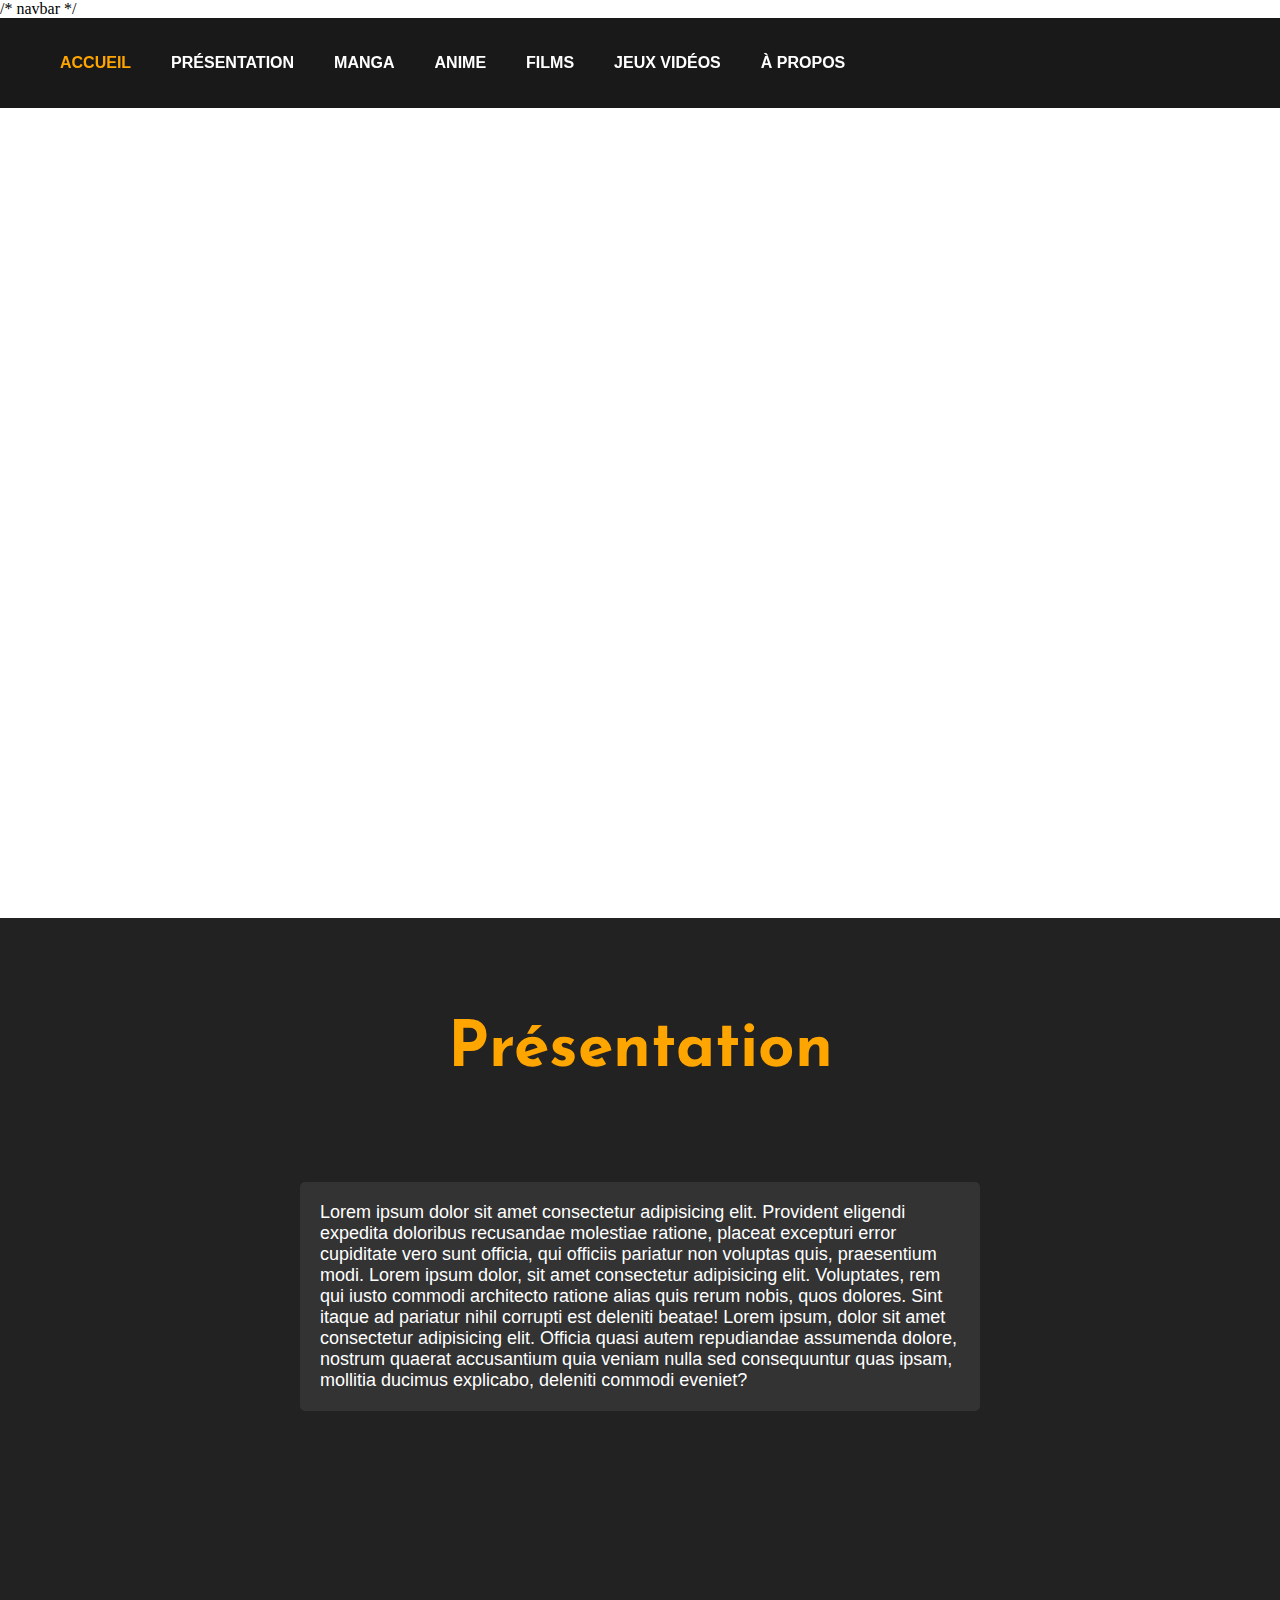
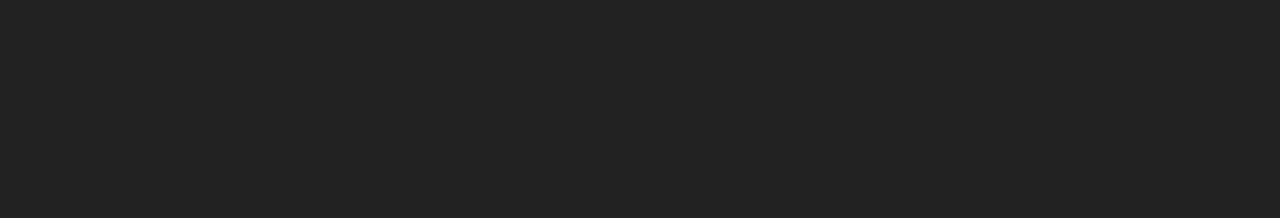
==== index.html @ 1fca5245 "Update index.html" ====
<!DOCTYPE html>
<html lang="fr">
<head>
    <meta charset="UTF-8">
    <meta http-equiv="X-UA-Compatible" content="IE=edge">
    <meta name="viewport" content="width=device-width, initial-scale=1.0">
    <link rel="stylesheet" href="style.css">
    <link rel="shortcut icon" href="asset/boule-de-cristal4.png">
    <link rel="stylesheet" href="https://cdnjs.cloudflare.com/ajax/libs/font-awesome/5.15.3/css/all.min.css"/>
    <title>Dragon Ball</title>
</head>
<body>
    /* navbar */
    <nav>
        <a href="index.html">
            <img src="asset/boule-de-cristal4.png" alt="">
        </a>
        <input type="checkbox" id="check">
        <label for="check" class="checkbtn">
            <i class="fas fa-bars"></i>
        </label>
        <a href="#accueil" class="nav-link">Accueil</a>
        <a href="#presentation" class="nav-link">Présentation</a>
        <a href="" class="nav-link">Manga</a>
        <a href="" class="nav-link">Anime</a>
        <a href="" class="nav-link">Films</a>
        <a href="" class="nav-link">Jeux vidéos</a>
        <a href="" class="nav-link">À propos</a>
    </nav>

    <section id="accueil">
        <div>
            <img src="asset/dbz-text-logo.png" alt="">
        </div>
    </section>

    <section id="presentation">
        <h1>Présentation</h1>
        <div>
            <p>
                Lorem ipsum dolor sit amet consectetur adipisicing elit. Provident eligendi expedita doloribus recusandae molestiae ratione, placeat excepturi error cupiditate vero sunt officia, qui officiis pariatur non voluptas quis, praesentium modi. Lorem ipsum dolor, sit amet consectetur adipisicing elit. Voluptates, rem qui iusto commodi architecto ratione alias quis rerum nobis, quos dolores. Sint itaque ad pariatur nihil corrupti est deleniti beatae! Lorem ipsum, dolor sit amet consectetur adipisicing elit. Officia quasi autem repudiandae assumenda dolore, nostrum quaerat accusantium quia veniam nulla sed consequuntur quas ipsam, mollitia ducimus explicabo, deleniti commodi eveniet?
            </p>
        </div>
    </section>

</body>
</html>
---- style.css ----
@import url('https://fonts.googleapis.com/css2?family=Josefin+Sans:wght@500&display=swap');

*{
    margin: 0;
    padding: 0;
    list-style: none;
    text-decoration: none;
    scroll-behavior: smooth;
    max-width: 100%;
}

h1{
    font-family: 'Josefin Sans', sans-serif;
}

/* Navbar */

nav{
    display: flex;
    align-items: center;
    height: 10vh;
    background-color: rgba(0, 0, 0, 0.9);
    backdrop-filter: blur(5px);
    position: sticky;
    top: 0;
    width: 100%;
}

nav img{
    height: 9vh;
    margin: 0 20px;
}

nav #check{
    display: none;
}

nav .checkbtn{
    position: absolute;
    right: 50px;
    top: 5vh;
    transform: translate(50%, -50%);
    display: none;
    color: white;
    font-size: 3em;
    cursor: pointer;
}

nav a{
    display: flex;
    align-items: center;
}

nav a.nav-link{
    text-transform: uppercase;
    padding: 0 20px;
    height: 100%;
    color: white;
    font-family: sans-serif;
    font-size: medium;
    font-weight: bold;
}

nav a:nth-of-type(2){
    color: orange;
}

nav .nav-link:hover{
    background-color: orange;
}

nav a:hover:nth-of-type(2){
    color: white;
}

@media screen and (max-width: 950px) {
    nav{
        position: fixed;
        align-items: flex-start;
        flex-direction: column;
        height: auto;
    }

    nav div{
        width: 100%;
        justify-content: space-between;
        align-items: center;
    }

    nav .checkbtn{
        display: block;
    }

    nav a.nav-link{
        display: none;
        align-items: center;
        justify-content: center;
        padding: 20px 0;
        width: 100%;
    }

    #check:checked ~ a{
        display: flex;
    }

}

/* Section Accueil */

section#accueil{
    background-image: url(asset/goku-bg.png);
    background-size: cover;
    background-position: center right 5%;
    height: 90vh;
}

#accueil div{
    display: flex;
    align-items: center;
    width: 50%;
    height: 100%;
}

#accueil img{
    width: 100%;
    margin-left: 10%;
}

@media screen and (max-width: 1000px) {
    #accueil div{
        justify-content: center;
        width: 100%;
        height: 50%;
    }
    
    #accueil img{
        width: 50%;
        margin-left: 0;
    }
}

@media screen and (max-width: 700px) {
    #accueil div{
        justify-content: center;
        width: 100%;
        height: 30%;
    }
    
    #accueil img{
        width: 90%;
        margin-left: 0;
    }
}

@media screen and (max-width: 950px) {
    section#accueil{
        margin-top: 9vh;
    }
}

/* Section Présentation */

section#presentation{
    height: 100vh;
    background-color: #222;
}

#presentation h1{
    color: orange;
    font-size: 4em;
    text-align: center;
    padding: 100px;
}

#presentation div{
    background-color: #333;
    border-radius: 5px;
    padding: 20px;
    margin: auto;
    width: 50%;
}

#presentation p{
    color: white;
    font-size: large;
    font-family: sans-serif;
}

@media screen and (max-width: 900px) {  
    section#presentation{
        height: auto;
    }

    #presentation h1{
        font-size: 3em;
        padding: 100px 0;
    }

    #presentation div{
        width: 70%;
    }

}
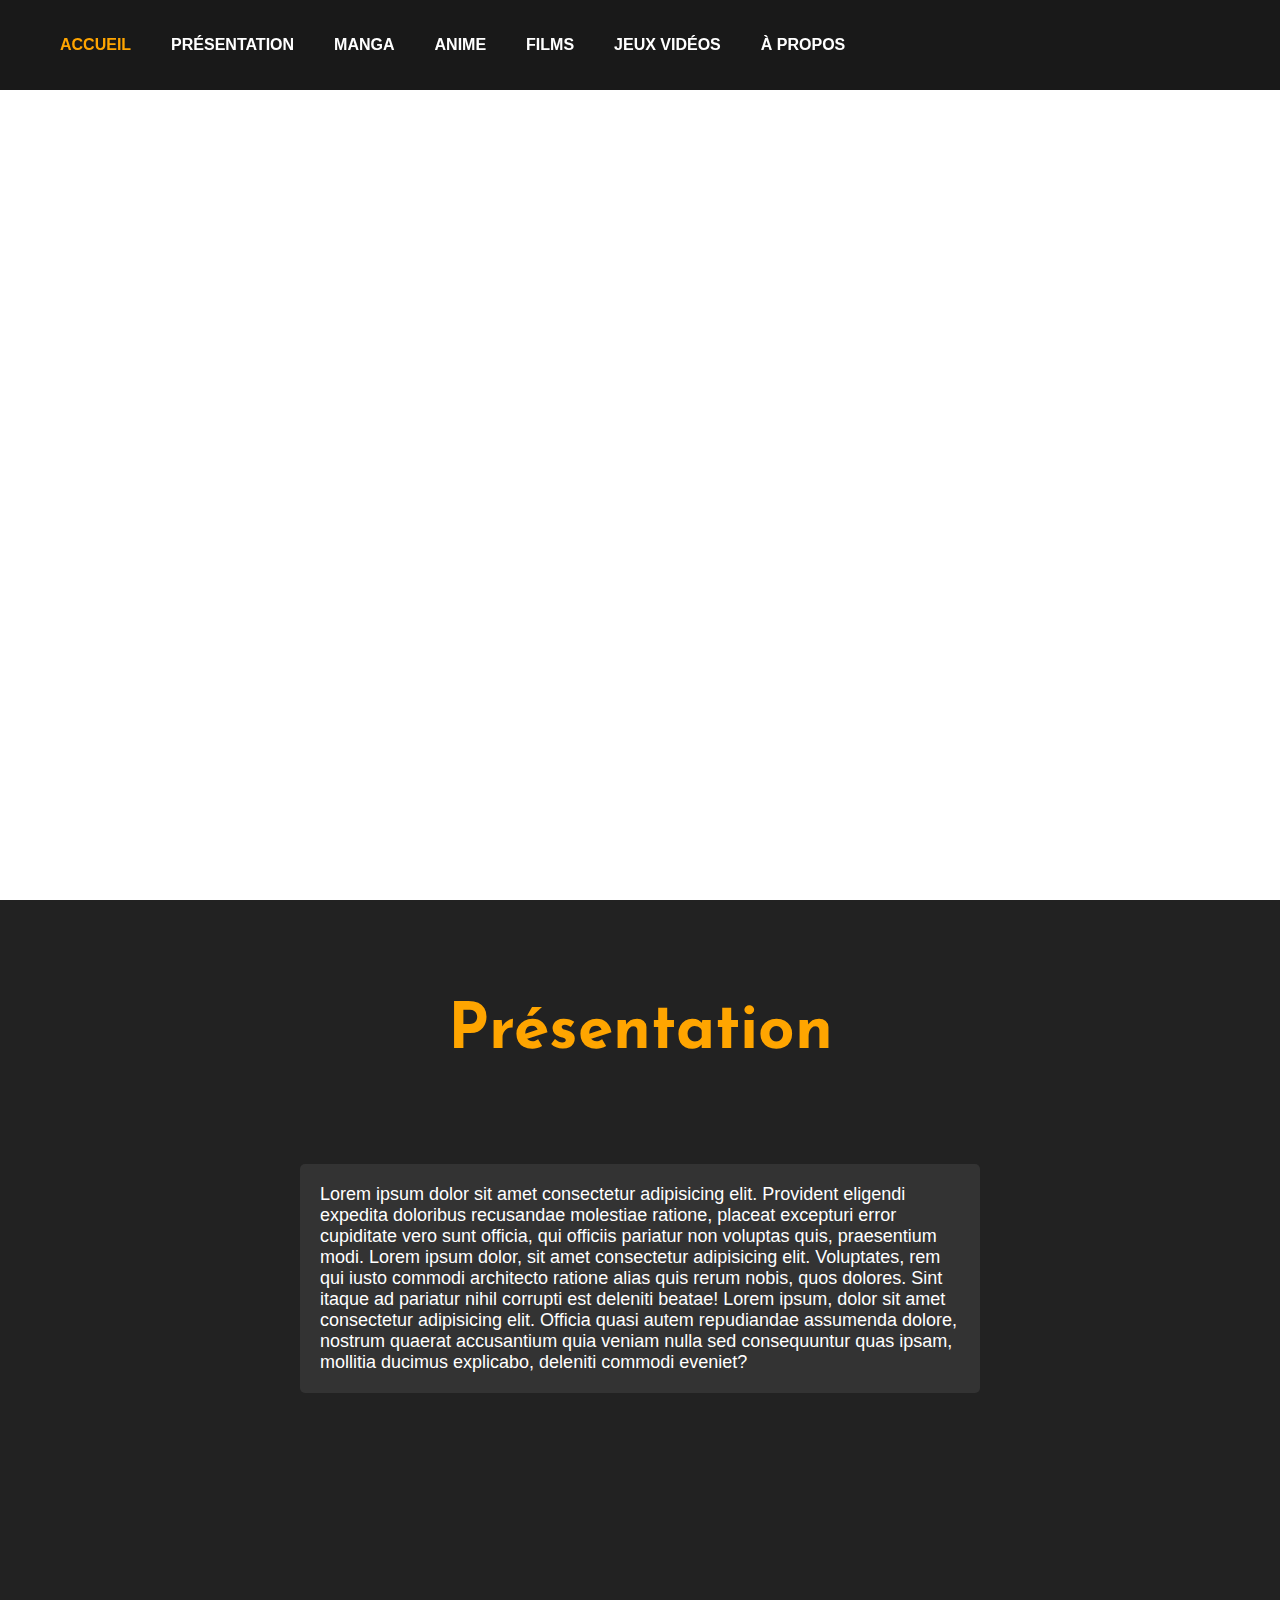
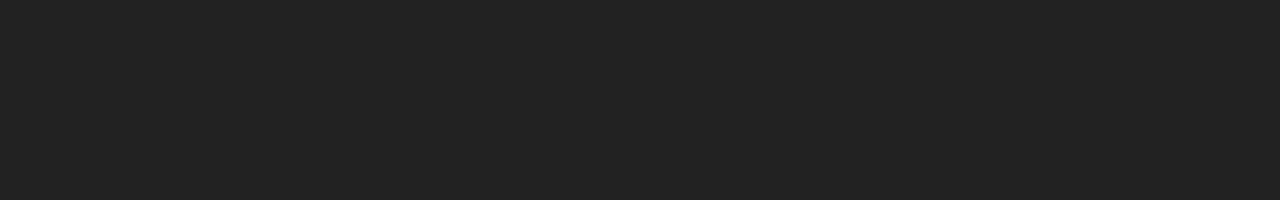
==== commit 755eed74: "Update index.html" ====
--- a/index.html
+++ b/index.html
@@ -10,7 +10,7 @@
     <title>Dragon Ball</title>
 </head>
 <body>
-    /* navbar */
+    <!-- navabr -->
     <nav>
         <a href="index.html">
             <img src="asset/boule-de-cristal4.png" alt="">
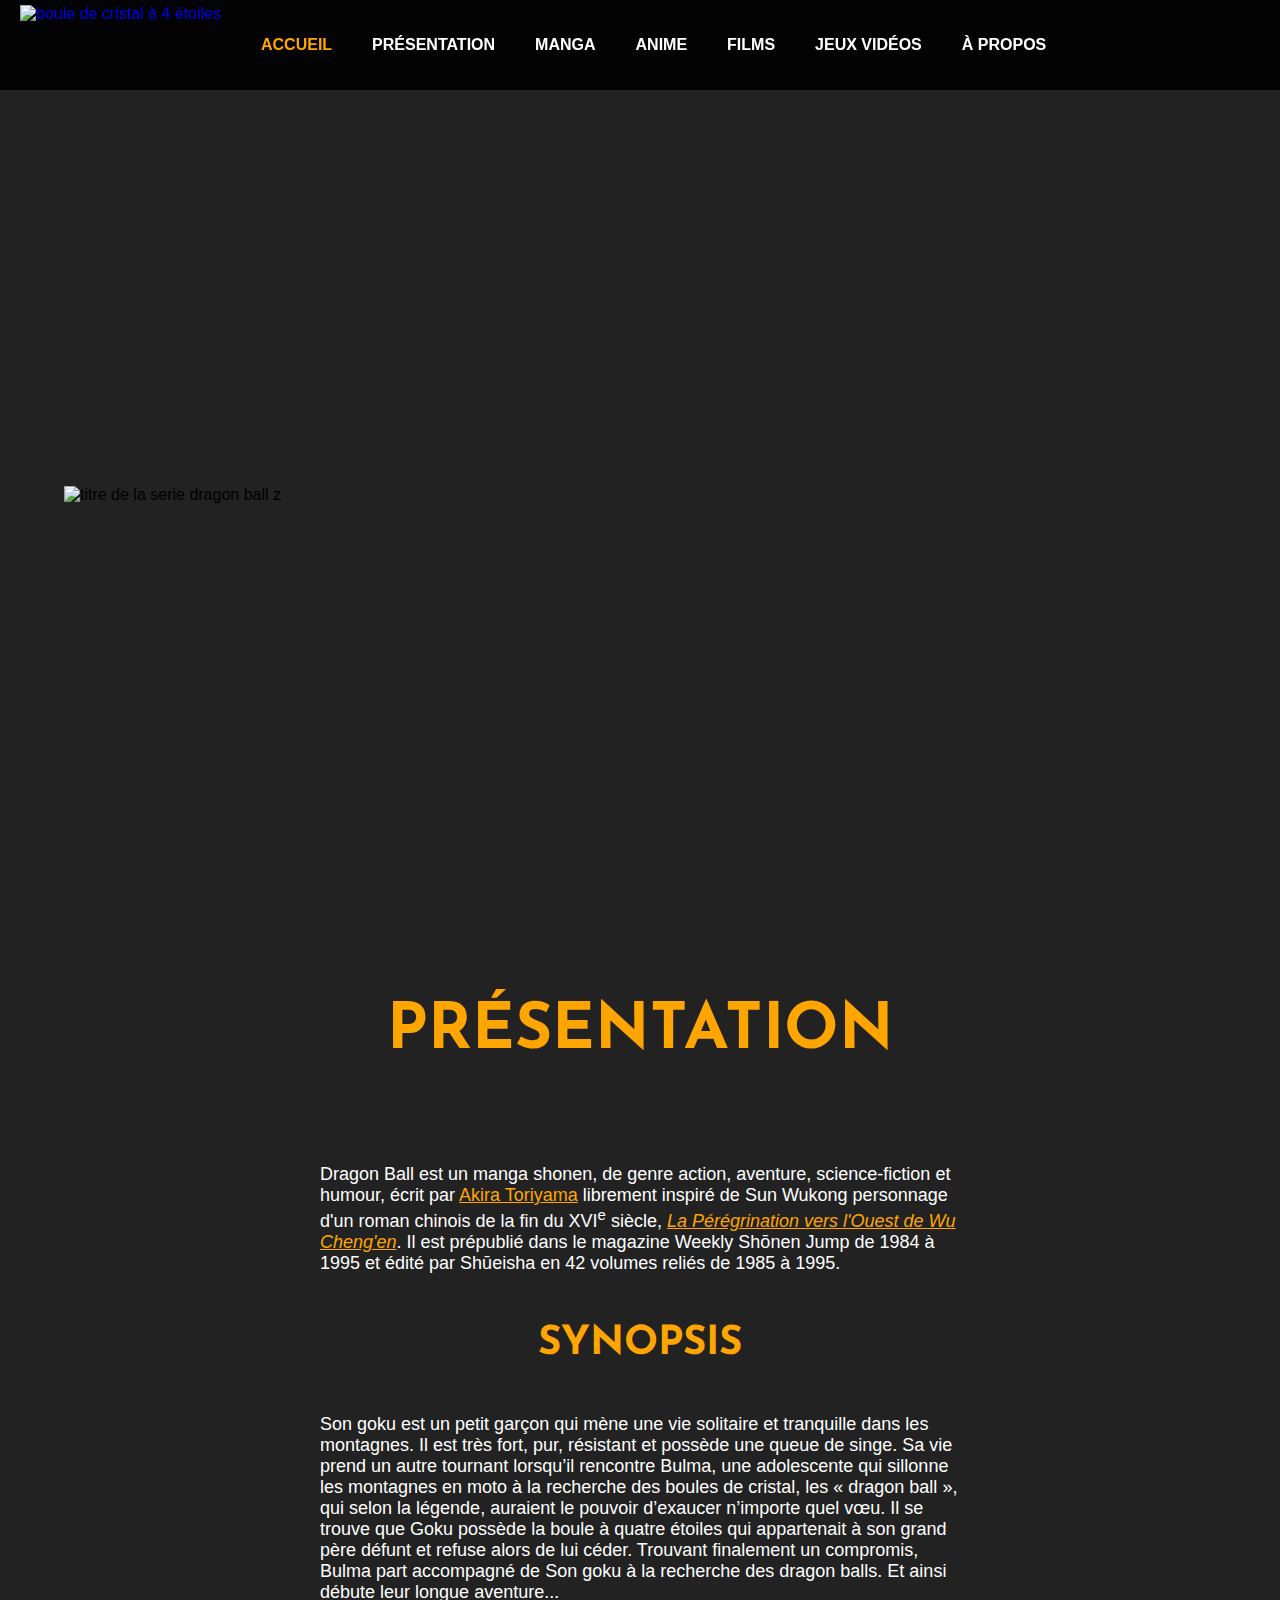
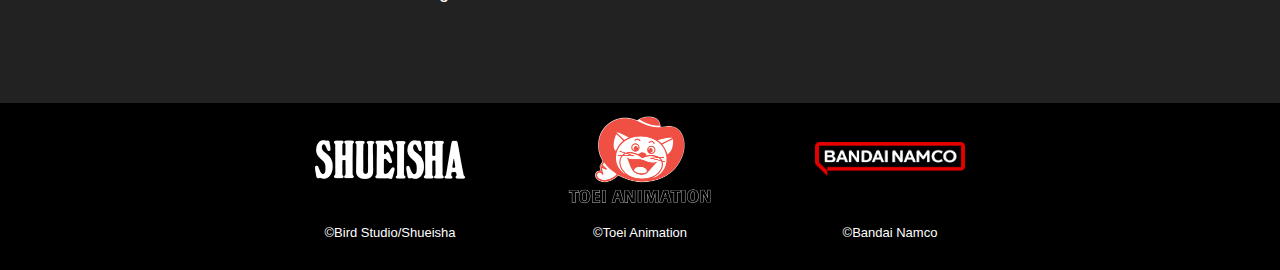
==== commit 4b80d560: "add footer" ====
--- a/index.html
+++ b/index.html
@@ -10,10 +10,12 @@
     <title>Dragon Ball</title>
 </head>
 <body>
-    <!-- navabr -->
+
+    <!-- Navbar -->
+    
     <nav>
         <a href="index.html">
-            <img src="asset/boule-de-cristal4.png" alt="">
+            <img src="asset/boule-de-cristal4.png" alt="boule de cristal à 4 étoiles">
         </a>
         <input type="checkbox" id="check">
         <label for="check" class="checkbtn">
@@ -28,20 +30,43 @@
         <a href="" class="nav-link">À propos</a>
     </nav>
 
+    <!-- Section Accueil -->
+
     <section id="accueil">
         <div>
-            <img src="asset/dbz-text-logo.png" alt="">
+            <img src="asset/dbz-text-logo.png" alt="titre de la serie dragon ball z" title="Meilleur manga du monde">
         </div>
     </section>
+
+    <!-- Section Présentation -->
 
     <section id="presentation">
         <h1>Présentation</h1>
         <div>
             <p>
-                Lorem ipsum dolor sit amet consectetur adipisicing elit. Provident eligendi expedita doloribus recusandae molestiae ratione, placeat excepturi error cupiditate vero sunt officia, qui officiis pariatur non voluptas quis, praesentium modi. Lorem ipsum dolor, sit amet consectetur adipisicing elit. Voluptates, rem qui iusto commodi architecto ratione alias quis rerum nobis, quos dolores. Sint itaque ad pariatur nihil corrupti est deleniti beatae! Lorem ipsum, dolor sit amet consectetur adipisicing elit. Officia quasi autem repudiandae assumenda dolore, nostrum quaerat accusantium quia veniam nulla sed consequuntur quas ipsam, mollitia ducimus explicabo, deleniti commodi eveniet?
+                Dragon Ball est un manga shonen, de genre action, aventure, science-fiction et humour, écrit par <a href="https://fr.wikipedia.org/wiki/Akira_Toriyama">Akira Toriyama</a> librement inspiré de Sun Wukong personnage d'un roman chinois de la fin du XVI<sup>e</sup> siècle, <a href="https://fr.wikipedia.org/wiki/La_P%C3%A9r%C3%A9grination_vers_l%27Ouest"><em>La Pérégrination vers l'Ouest de Wu Cheng'en</em></a>. Il est prépublié dans le magazine Weekly Shōnen Jump de 1984 à 1995 et édité par Shūeisha en 42 volumes reliés de 1985 à 1995.
+            </p>
+            <h2>Synopsis</h2>
+            <p>
+                Son goku est un petit garçon qui mène une vie solitaire et tranquille dans les montagnes. Il est très fort, pur, résistant et possède une queue de singe. Sa vie prend un autre tournant lorsqu’il rencontre Bulma, une adolescente qui sillonne les montagnes en moto à la recherche des boules de cristal, les <q> dragon ball </q>, qui selon la légende, auraient le pouvoir d’exaucer n’importe quel vœu. Il se trouve que Goku possède la boule à quatre étoiles qui appartenait à son grand père défunt et refuse alors de lui céder. Trouvant finalement un compromis, Bulma part accompagné de Son goku à la recherche des dragon balls. Et ainsi débute leur longue aventure...
             </p>
         </div>
     </section>
 
+    <!-- Footer -->
+
+    <footer>
+        <ul>
+            <li><img src="asset/logo-shueisha.png" alt="logo de la shueisha"></li>
+            <li><img src="asset/logo-toei-animation.png" alt="logo de la toei animation"></li>
+            <li><img src="asset/logo-bendai.png" alt="logo de bendai namco"></li>
+        </ul>
+        <div>
+            <p>&copy;Bird Studio/Shueisha</p>
+            <p>&copy;Toei Animation</p>
+            <p>&copy;Bandai Namco</p>
+        </div>
+    </footer>
+
 </body>
-</html>
+</html>--- a/style.css
+++ b/style.css
@@ -7,10 +7,23 @@
     text-decoration: none;
     scroll-behavior: smooth;
     max-width: 100%;
-}
-
-h1{
+    font-family: sans-serif;
+}
+
+body{
+    background-color: #222;
+}
+
+h1, h2{
     font-family: 'Josefin Sans', sans-serif;
+    color: orange;
+    text-align: center;
+    text-transform: uppercase;
+}
+
+::selection{
+    background-color: orange;
+    color: white;
 }
 
 /* Navbar */
@@ -24,6 +37,7 @@
     position: sticky;
     top: 0;
     width: 100%;
+    z-index: 999;
 }
 
 nav img{
@@ -56,7 +70,6 @@
     padding: 0 20px;
     height: 100%;
     color: white;
-    font-family: sans-serif;
     font-size: medium;
     font-weight: bold;
 }
@@ -160,30 +173,29 @@
 
 /* Section Présentation */
 
-section#presentation{
-    height: 100vh;
-    background-color: #222;
-}
-
 #presentation h1{
-    color: orange;
     font-size: 4em;
-    text-align: center;
-    padding: 100px;
+    padding: 100px 0;
 }
 
 #presentation div{
-    background-color: #333;
-    border-radius: 5px;
-    padding: 20px;
     margin: auto;
     width: 50%;
 }
 
+#presentation a{
+    color: orange;
+    text-decoration: underline;
+}
+
+#presentation h2{
+    font-size: 2.5em;
+    margin: 50px 0;
+}
+
 #presentation p{
     color: white;
     font-size: large;
-    font-family: sans-serif;
 }
 
 @media screen and (max-width: 900px) {  
@@ -192,12 +204,53 @@
     }
 
     #presentation h1{
-        font-size: 3em;
-        padding: 100px 0;
+        font-size: 2.5em;
+    }
+
+    #presentation h2{
+        font-size: 2em;
     }
 
     #presentation div{
         width: 70%;
     }
 
+}
+
+/* Footer */
+
+footer{
+    background-color: black;
+    margin-top: 100px;
+    padding-bottom: 25px;
+    color: white;
+    flex-wrap: wrap;
+}
+
+footer ul, footer div{
+    display: flex;
+    align-items: center;
+    flex-wrap: wrap;
+    justify-content: center;
+}
+
+footer img{
+    margin: 0 50px;
+    width: 150px;
+}
+
+footer p{
+    color: white;
+    font-size: small;
+    text-align: center;
+    margin: 5px 50px;
+    width: 150px;
+}
+
+@media screen and (max-width: 515px) {
+    footer img{
+        margin: 20px;
+        width: 150px;
+    }
+
 }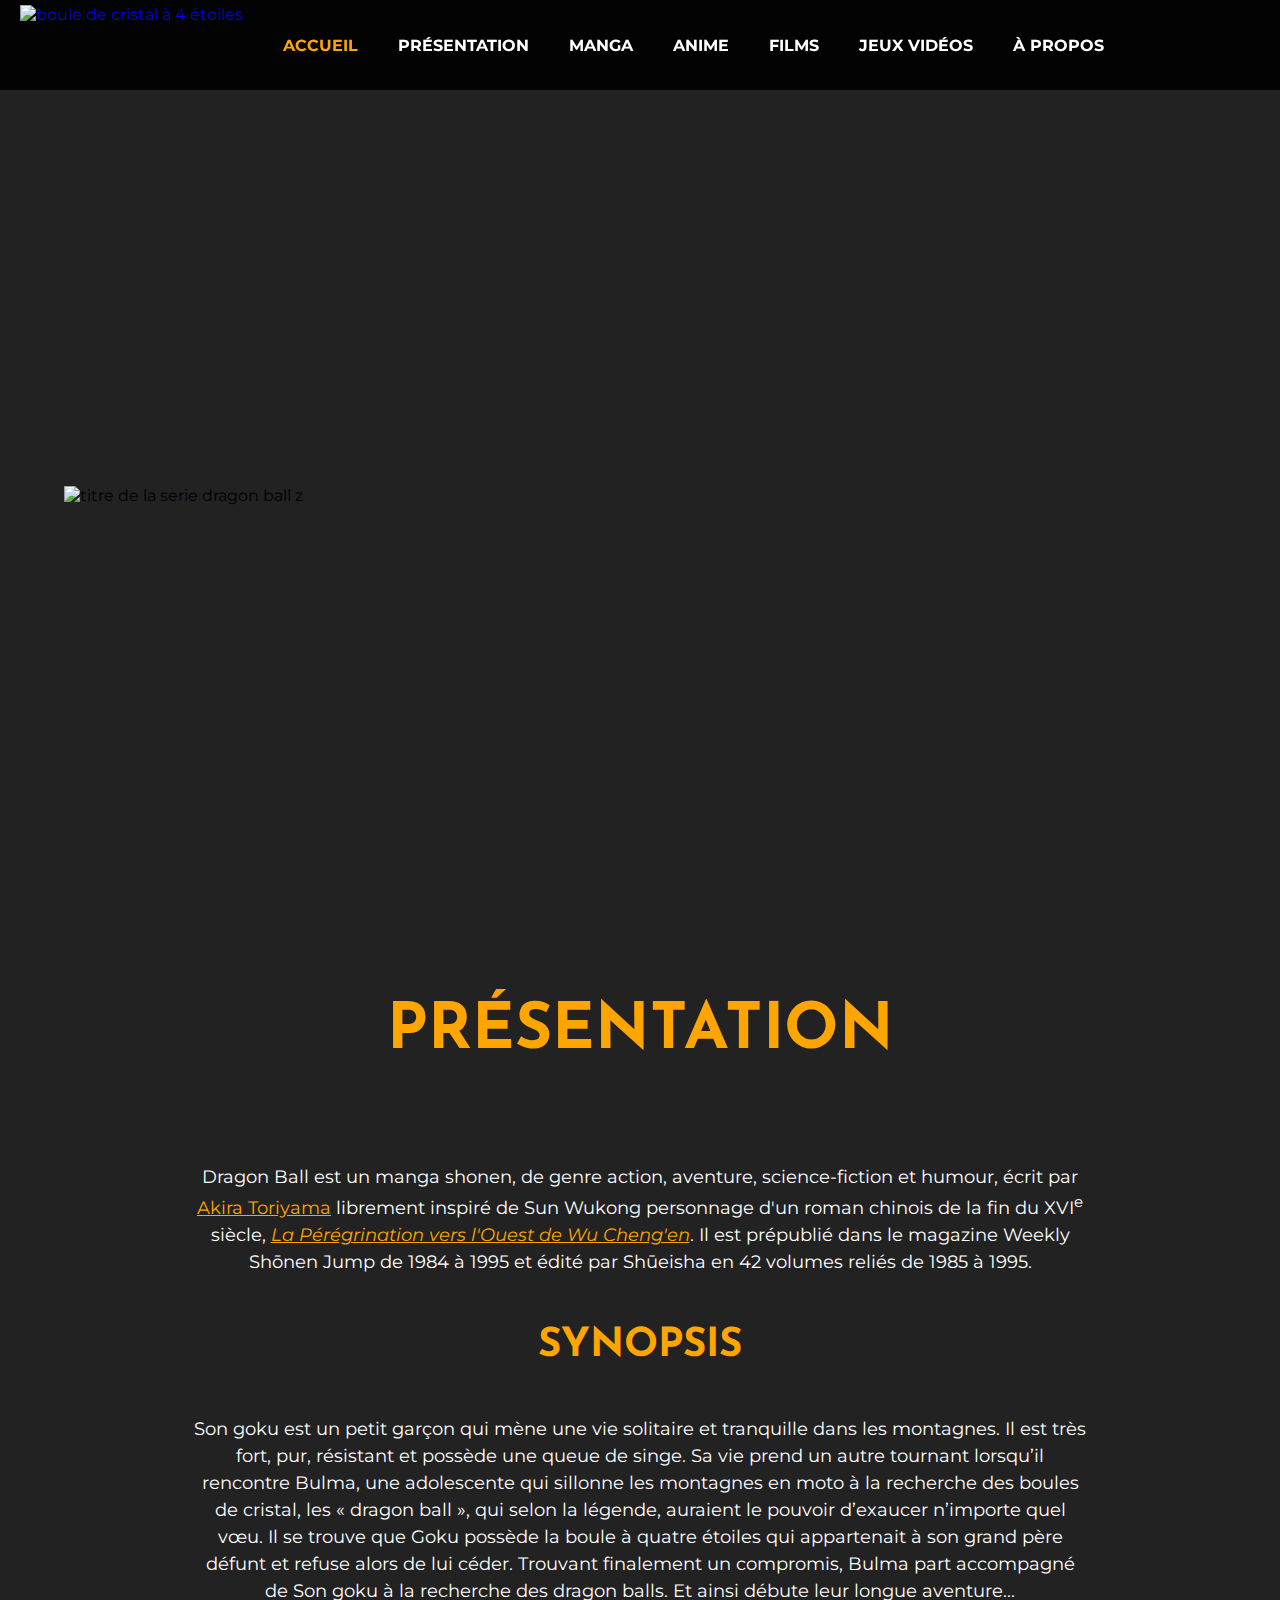
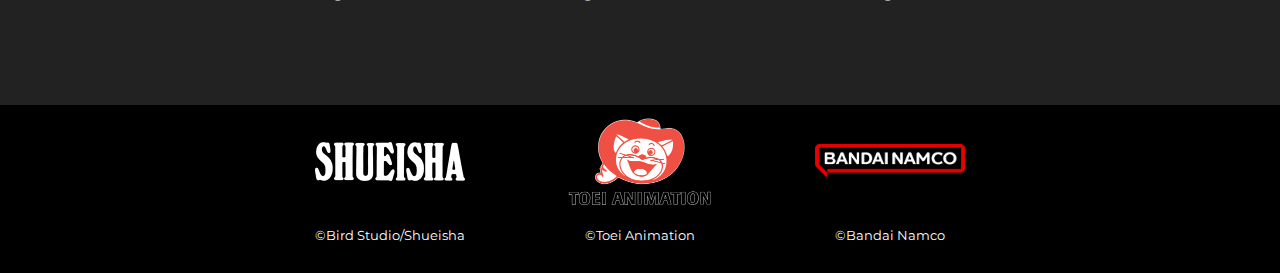
==== commit 7d19772d: "better responsive" ====
--- a/index.html
+++ b/index.html
@@ -46,7 +46,9 @@
             <p>
                 Dragon Ball est un manga shonen, de genre action, aventure, science-fiction et humour, écrit par <a href="https://fr.wikipedia.org/wiki/Akira_Toriyama">Akira Toriyama</a> librement inspiré de Sun Wukong personnage d'un roman chinois de la fin du XVI<sup>e</sup> siècle, <a href="https://fr.wikipedia.org/wiki/La_P%C3%A9r%C3%A9grination_vers_l%27Ouest"><em>La Pérégrination vers l'Ouest de Wu Cheng'en</em></a>. Il est prépublié dans le magazine Weekly Shōnen Jump de 1984 à 1995 et édité par Shūeisha en 42 volumes reliés de 1985 à 1995.
             </p>
-            <h2>Synopsis</h2>
+        </div>
+        <h2>Synopsis</h2>
+        <div>
             <p>
                 Son goku est un petit garçon qui mène une vie solitaire et tranquille dans les montagnes. Il est très fort, pur, résistant et possède une queue de singe. Sa vie prend un autre tournant lorsqu’il rencontre Bulma, une adolescente qui sillonne les montagnes en moto à la recherche des boules de cristal, les <q> dragon ball </q>, qui selon la légende, auraient le pouvoir d’exaucer n’importe quel vœu. Il se trouve que Goku possède la boule à quatre étoiles qui appartenait à son grand père défunt et refuse alors de lui céder. Trouvant finalement un compromis, Bulma part accompagné de Son goku à la recherche des dragon balls. Et ainsi débute leur longue aventure...
             </p>
--- a/style.css
+++ b/style.css
@@ -1,4 +1,5 @@
 @import url('https://fonts.googleapis.com/css2?family=Josefin+Sans:wght@500&display=swap');
+@import url('https://fonts.googleapis.com/css2?family=Montserrat:wght@500&display=swap%27');
 
 *{
     margin: 0;
@@ -7,7 +8,7 @@
     text-decoration: none;
     scroll-behavior: smooth;
     max-width: 100%;
-    font-family: sans-serif;
+    font-family: 'Montserrat';
 }
 
 body{
@@ -180,7 +181,7 @@
 
 #presentation div{
     margin: auto;
-    width: 50%;
+    width: 70%;
 }
 
 #presentation a{
@@ -196,13 +197,12 @@
 #presentation p{
     color: white;
     font-size: large;
+    line-height: 1.5;
+    text-align: center;
 }
 
 @media screen and (max-width: 900px) {  
-    section#presentation{
-        height: auto;
-    }
-
+   
     #presentation h1{
         font-size: 2.5em;
     }
@@ -212,7 +212,12 @@
     }
 
     #presentation div{
-        width: 70%;
+        width: 85%;
+    }
+
+    #presentation p{
+        font-size: medium;
+        text-align: start;
     }
 
 }
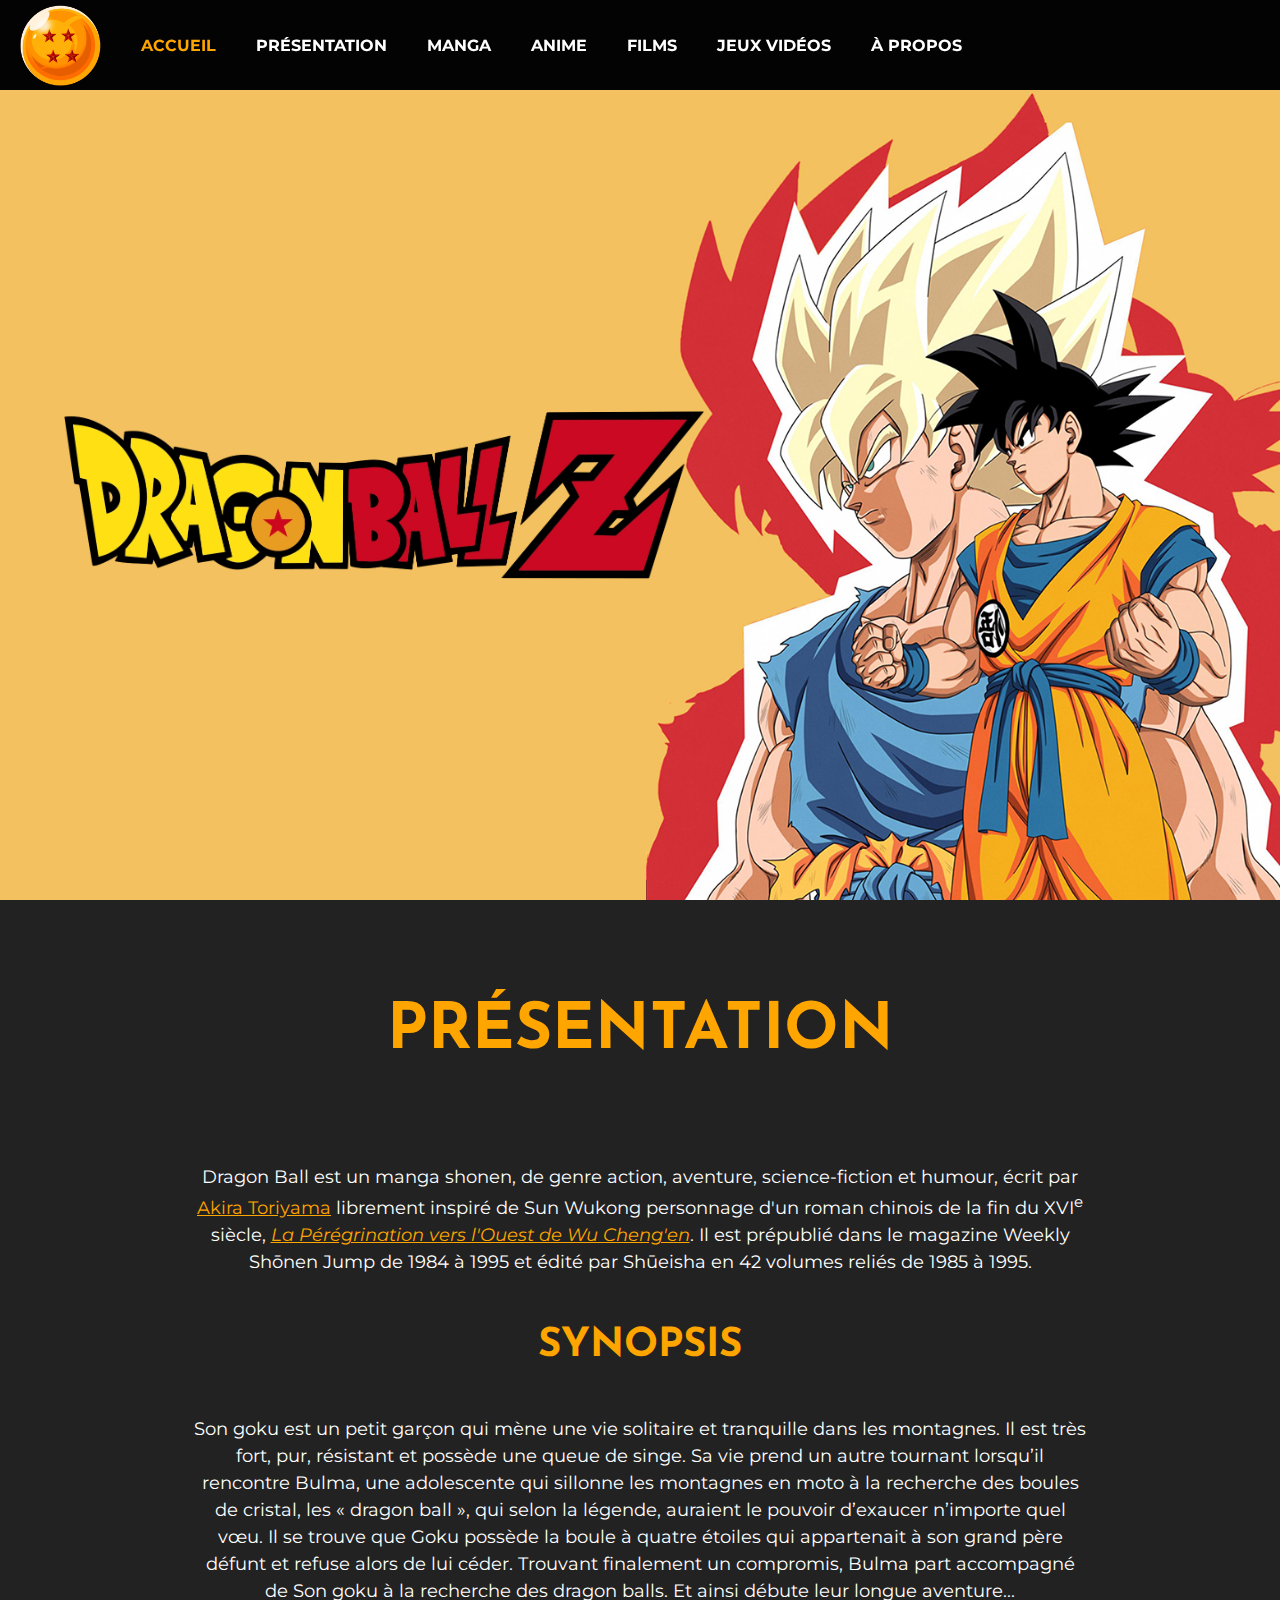
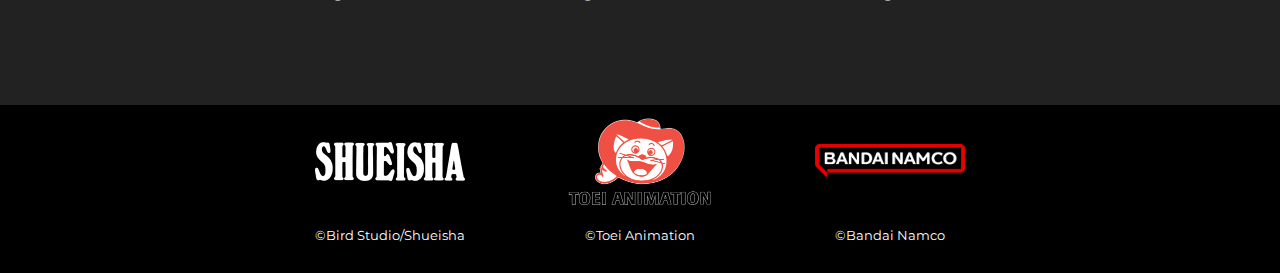
==== commit 8f785707: "dossier" ====
--- a/index.html
+++ b/index.html
@@ -5,8 +5,8 @@
     <meta http-equiv="X-UA-Compatible" content="IE=edge">
     <meta name="viewport" content="width=device-width, initial-scale=1.0">
     <link rel="stylesheet" href="style.css">
-    <link rel="shortcut icon" href="asset/boule-de-cristal4.png">
-    <link rel="stylesheet" href="https://cdnjs.cloudflare.com/ajax/libs/font-awesome/5.15.3/css/all.min.css"/>
+    <link rel="shortcut icon" href="image/boule-de-cristal4.png">
+    <link rel="stylesheet" href="https://cdnjs.cloudflare.com/ajax/libs/font-awesome/5.15.3/css/all.min.css">
     <title>Dragon Ball</title>
 </head>
 <body>
@@ -15,15 +15,15 @@
     
     <nav>
         <a href="index.html">
-            <img src="asset/boule-de-cristal4.png" alt="boule de cristal à 4 étoiles">
+            <img src="image/boule-de-cristal4.png" alt="boule de cristal à 4 étoiles">
         </a>
         <input type="checkbox" id="check">
         <label for="check" class="checkbtn">
             <i class="fas fa-bars"></i>
         </label>
-        <a href="#accueil" class="nav-link">Accueil</a>
-        <a href="#presentation" class="nav-link">Présentation</a>
-        <a href="" class="nav-link">Manga</a>
+        <a href="index.html#accueil" class="nav-link">Accueil</a>
+        <a href="index.html#presentation" class="nav-link">Présentation</a>
+        <a href="html/manga.html" class="nav-link">Manga</a>
         <a href="" class="nav-link">Anime</a>
         <a href="" class="nav-link">Films</a>
         <a href="" class="nav-link">Jeux vidéos</a>
@@ -34,7 +34,7 @@
 
     <section id="accueil">
         <div>
-            <img src="asset/dbz-text-logo.png" alt="titre de la serie dragon ball z" title="Meilleur manga du monde">
+            <img src="image/dbz-text-logo.png" alt="titre de la serie dragon ball z" title="Meilleur manga du monde">
         </div>
     </section>
 
@@ -59,9 +59,9 @@
 
     <footer>
         <ul>
-            <li><img src="asset/logo-shueisha.png" alt="logo de la shueisha"></li>
-            <li><img src="asset/logo-toei-animation.png" alt="logo de la toei animation"></li>
-            <li><img src="asset/logo-bendai.png" alt="logo de bendai namco"></li>
+            <li><img src="image/logo-shueisha.png" alt="logo de la shueisha"></li>
+            <li><img src="image/logo-toei-animation.png" alt="logo de la toei animation"></li>
+            <li><img src="image/logo-bendai.png" alt="logo de bendai namco"></li>
         </ul>
         <div>
             <p>&copy;Bird Studio/Shueisha</p>
--- a/style.css
+++ b/style.css
@@ -122,7 +122,7 @@
 /* Section Accueil */
 
 section#accueil{
-    background-image: url(asset/goku-bg.png);
+    background-image: url(image/goku-bg.png);
     background-size: cover;
     background-position: center right 5%;
     height: 90vh;
